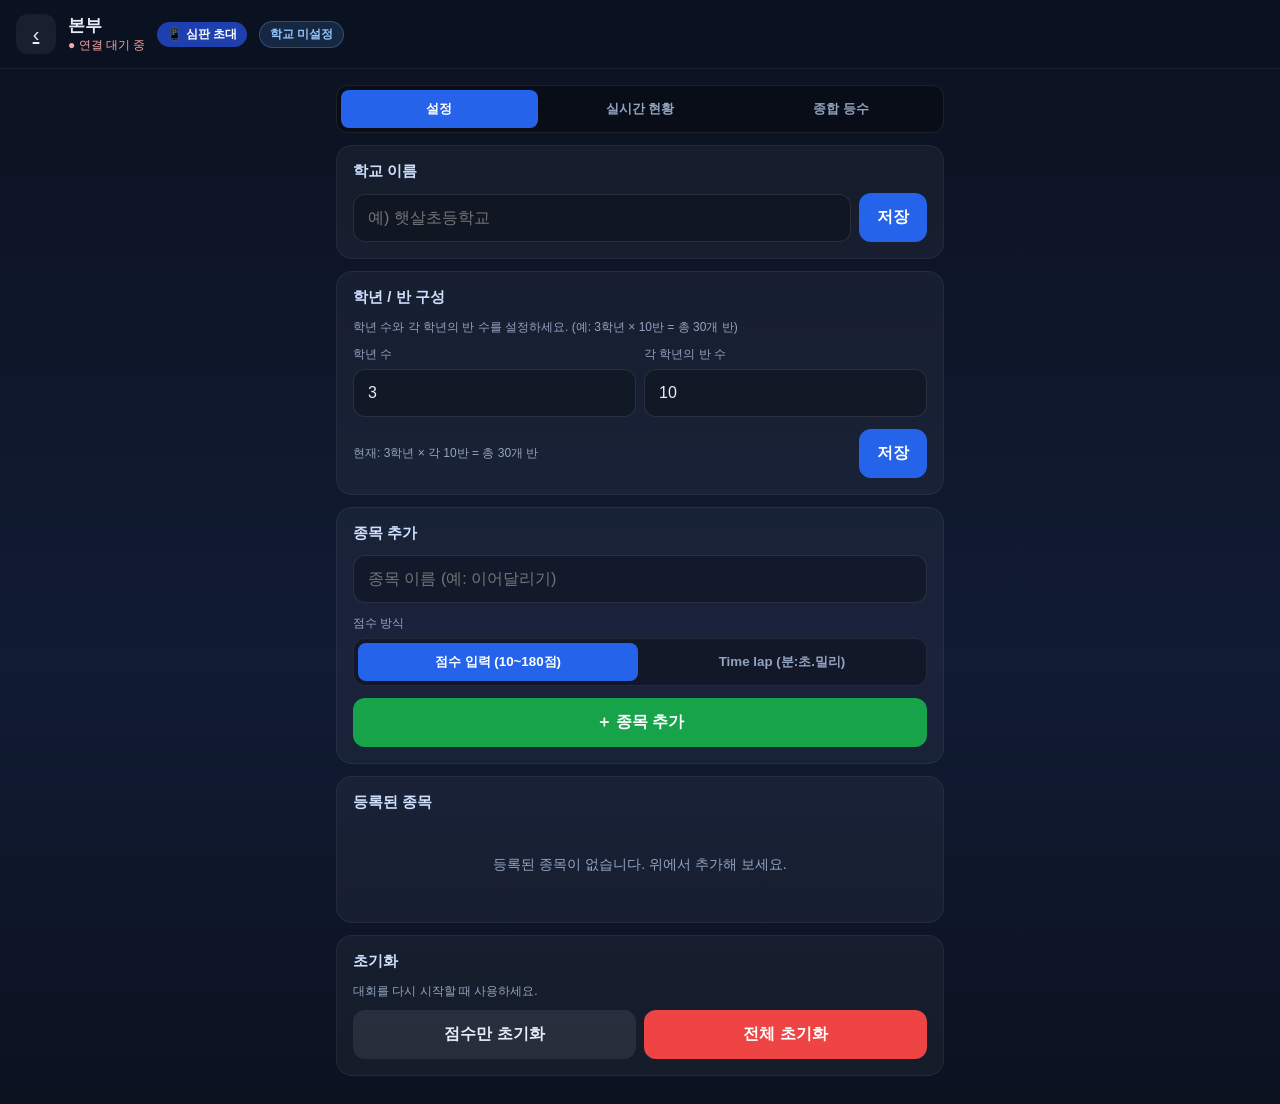
==== hq.html @ 7d0a90d1 "Add files via upload" ====
<!DOCTYPE html>
<html lang="ko">
<head>
  <meta charset="UTF-8" />
  <meta name="viewport" content="width=device-width, initial-scale=1.0, maximum-scale=1.0, user-scalable=no, viewport-fit=cover" />
  <meta name="theme-color" content="#1e3a8a" />
  <link rel="icon" type="image/svg+xml" href="./icons/icon.svg" />
  <title>우리동네 체육대회 (본부)</title>
  <link rel="stylesheet" href="./css/style.css" />
</head>
<body class="app-bg">
  <div class="topbar">
    <a class="back" href="./index.html">‹</a>
    <div>
      <div class="title">본부</div>
      <div class="sub" id="connText">연결 확인 중…</div>
    </div>
    <button id="hqShareBtn" class="pill" style="cursor:pointer;border:none;background:#1e40af;color:#fff;">
      📱 심판 초대
    </button>
    <span class="pill" id="schoolPill">학교 미설정</span>
  </div>

  <!-- 심판 초대 QR 모달 -->
  <div id="hqConnectModal" class="modal-backdrop hidden" style="align-items:center;">
    <div class="modal" style="max-width: 440px; text-align:center;">
      <h3 style="margin:0 0 6px">심판들에게 공유</h3>
      <div class="seg" id="hqConnTabs" style="max-width:320px;margin:0 auto 14px;">
        <button data-htab="tunnel" class="active">📶 데이터망</button>
        <button data-htab="local">📡 같은 Wi-Fi</button>
      </div>

      <div id="hqcpanel-tunnel">
        <div id="hqTunnelReady" class="hidden">
          <div id="hqQrWrap" style="background:#fff;padding:12px;border-radius:14px;display:inline-block;width:300px;height:300px;box-sizing:content-box;"></div>
          <div id="hqTunnelUrl" style="margin-top:14px;font-family:Consolas,monospace;font-size:14px;font-weight:700;color:#93c5fd;word-break:break-all;">-</div>
          <p class="small muted" style="margin-top:10px">
            🚀 심판 휴대폰 카메라로 이 QR을 스캔 — 데이터망·Wi-Fi 어디서든 OK
          </p>
        </div>
        <div id="hqTunnelLoading">
          <div style="padding:40px 20px">
            <div class="spinner" style="margin:0 auto 14px"></div>
            <div id="hqTunnelStatusText" class="small muted">공개 주소 생성 중...</div>
          </div>
        </div>
        <div id="hqTunnelError" class="hidden">
          <p style="color:#fca5a5">⚠ 공개 주소 생성 실패</p>
          <p id="hqTunnelErrorMsg" class="small muted"></p>
        </div>
      </div>

      <div id="hqcpanel-local" class="hidden">
        <div id="hqQrWrapLocal" style="background:#fff;padding:12px;border-radius:14px;display:inline-block;width:300px;height:300px;box-sizing:content-box;"></div>
        <div id="hqLocalUrl" style="margin-top:14px;font-family:Consolas,monospace;font-size:16px;font-weight:700;color:#86efac;word-break:break-all;">-</div>
        <p class="small muted" style="margin-top:10px">
          💡 PC와 같은 Wi-Fi에 연결된 휴대폰만 접속 가능
        </p>
      </div>

      <div class="spacer"></div>
      <button class="btn btn-block" id="hqCloseConnectBtn">닫기</button>
    </div>
  </div>

  <div class="section">
    <div class="seg" id="tabs">
      <button data-tab="setup" class="active">설정</button>
      <button data-tab="live">실시간 현황</button>
      <button data-tab="total">종합 등수</button>
    </div>

    <div class="spacer"></div>

    <!-- 설정 탭 -->
    <div id="tab-setup">
      <div class="card">
        <h2>학교 이름</h2>
        <div class="row">
          <input id="schoolInput" class="input" placeholder="예) 햇살초등학교" maxlength="40" />
          <button class="btn" id="saveSchool" style="flex:0 0 auto;">저장</button>
        </div>
      </div>

      <div class="card">
        <h2>학년 / 반 구성</h2>
        <p class="small muted" style="margin:0 0 10px">
          학년 수와 각 학년의 반 수를 설정하세요. (예: 3학년 × 10반 = 총 30개 반)
        </p>
        <div class="row">
          <div>
            <div class="label">학년 수</div>
            <input id="gradesInput" class="input" type="number" min="1" max="12" />
          </div>
          <div>
            <div class="label">각 학년의 반 수</div>
            <input id="classesPerGradeInput" class="input" type="number" min="1" max="30" />
          </div>
        </div>
        <div class="spacer"></div>
        <div class="row">
          <div class="small muted" id="structureSummary" style="padding:10px 0;">-</div>
          <button class="btn" id="saveStructure" style="flex:0 0 auto;">저장</button>
        </div>
      </div>

      <div class="card">
        <h2>종목 추가</h2>
        <input id="gameName" class="input" placeholder="종목 이름 (예: 이어달리기)" maxlength="30" />
        <div class="spacer"></div>
        <div class="label">점수 방식</div>
        <div class="seg" id="gameTypeSeg">
          <button data-type="points" class="active">점수 입력 (10~180점)</button>
          <button data-type="time">Time lap (분:초.밀리)</button>
        </div>
        <div class="spacer"></div>
        <button class="btn btn-block btn-success" id="addGame">＋ 종목 추가</button>
      </div>

      <div class="card">
        <h2>등록된 종목</h2>
        <div id="gameList"></div>
      </div>

      <div class="card">
        <h2>초기화</h2>
        <p class="small muted" style="margin:0 0 10px">대회를 다시 시작할 때 사용하세요.</p>
        <div class="row">
          <button class="btn btn-ghost" id="resetScoresBtn">점수만 초기화</button>
          <button class="btn btn-danger" id="resetAllBtn">전체 초기화</button>
        </div>
      </div>
    </div>

    <!-- 실시간 탭 -->
    <div id="tab-live" class="hidden">
      <div id="liveList"></div>
    </div>

    <!-- 종합 탭 -->
    <div id="tab-total" class="hidden">
      <div class="card">
        <h2>종합 등수 <span class="small muted">(모든 종목 점수 합산)</span></h2>
        <div id="totalRank"></div>
      </div>
    </div>

  </div>

  <script type="module" src="./js/hq.js"></script>
</body>
</html>
---- css/style.css ----
/* ===== 기본 리셋 ===== */
* { box-sizing: border-box; -webkit-tap-highlight-color: transparent; }
html, body {
  margin: 0; padding: 0;
  font-family: -apple-system, BlinkMacSystemFont, "Segoe UI", "Apple SD Gothic Neo",
    "Noto Sans KR", "Malgun Gothic", Roboto, Helvetica, Arial, sans-serif;
  color: #0f172a;
  background: #0b1220;
  overscroll-behavior-y: contain;
  -webkit-font-smoothing: antialiased;
  user-select: none;
}
body {
  min-height: 100vh;
  min-height: 100dvh;
  padding: env(safe-area-inset-top) env(safe-area-inset-right)
           env(safe-area-inset-bottom) env(safe-area-inset-left);
}
button { font-family: inherit; cursor: pointer; border: none; background: none; color: inherit; }
input, select, textarea { font-family: inherit; font-size: 16px; }

/* ===== 공용 ===== */
.app-bg {
  background: linear-gradient(180deg, #0b1220 0%, #111b33 60%, #0b1220 100%);
  min-height: 100vh; min-height: 100dvh;
  color: #e6edf7;
}

.topbar {
  display: flex; align-items: center; gap: 12px;
  padding: 14px 16px;
  position: sticky; top: 0; z-index: 40;
  background: rgba(11, 18, 32, 0.85);
  backdrop-filter: saturate(160%) blur(10px);
  -webkit-backdrop-filter: saturate(160%) blur(10px);
  border-bottom: 1px solid rgba(255,255,255,0.06);
}
.topbar .back {
  width: 40px; height: 40px; border-radius: 12px;
  display: grid; place-items: center;
  background: rgba(255,255,255,0.06);
  color: #e6edf7; font-size: 20px;
}
.topbar .title { font-weight: 700; font-size: 17px; flex: 1; }
.topbar .sub { font-size: 12px; color: #93a4c0; }

.section {
  padding: 16px;
  max-width: 640px;
  margin: 0 auto;
}
.card {
  background: rgba(255,255,255,0.04);
  border: 1px solid rgba(255,255,255,0.06);
  border-radius: 16px;
  padding: 16px;
  margin-bottom: 12px;
}
.card h2 { margin: 0 0 12px; font-size: 15px; color: #cfe0ff; font-weight: 700; }
.input {
  width: 100%; padding: 14px 14px;
  border-radius: 12px;
  border: 1px solid rgba(255,255,255,0.1);
  background: rgba(0,0,0,0.25);
  color: #e6edf7;
  font-size: 16px;
  outline: none;
}
.input:focus { border-color: #60a5fa; box-shadow: 0 0 0 3px rgba(96,165,250,0.25); }

.btn {
  display: inline-flex; align-items: center; justify-content: center; gap: 8px;
  padding: 14px 18px;
  border-radius: 12px;
  font-weight: 700; font-size: 16px;
  background: #2563eb; color: #fff;
  transition: transform .06s ease, opacity .2s ease, background .2s;
}
.btn:active { transform: scale(0.98); }
.btn:disabled { opacity: .5; }
.btn-ghost { background: rgba(255,255,255,0.08); color: #e6edf7; }
.btn-danger { background: #ef4444; }
.btn-success { background: #16a34a; }
.btn-block { width: 100%; }

.row { display: flex; gap: 8px; align-items: center; }
.row > * { flex: 1; }
.row-tight { gap: 6px; }

.muted { color: #93a4c0; }
.label { font-size: 12px; color: #93a4c0; margin-bottom: 6px; display: block; }

.seg {
  display: flex; background: rgba(0,0,0,0.3);
  border: 1px solid rgba(255,255,255,0.08);
  border-radius: 12px; padding: 4px; gap: 4px;
}
.seg button {
  flex: 1; padding: 10px; border-radius: 8px; color: #93a4c0; font-weight: 700;
}
.seg button.active { background: #2563eb; color: #fff; }

.pill {
  display: inline-block; padding: 4px 10px; border-radius: 999px;
  font-size: 12px; font-weight: 700;
  background: rgba(96,165,250,0.15); color: #93c5fd;
  border: 1px solid rgba(96,165,250,0.3);
}
.pill-time { background: rgba(34,197,94,0.15); color: #86efac; border-color: rgba(34,197,94,0.3); }
.pill-point { background: rgba(251,146,60,0.15); color: #fdba74; border-color: rgba(251,146,60,0.3); }

/* ===== 홈 ===== */
.home-body {
  background: radial-gradient(1200px 600px at 30% -10%, #1e3a8a 0%, transparent 60%),
              radial-gradient(1000px 500px at 80% 110%, #7c3aed 0%, transparent 50%),
              #0b1220;
  color: #e6edf7;
  min-height: 100vh; min-height: 100dvh;
}
.home-wrap {
  max-width: 560px; margin: 0 auto;
  padding: 20px; min-height: 100vh; min-height: 100dvh;
  display: flex; flex-direction: column;
}
.home-hero { padding: 48px 8px 24px; text-align: center; }
.home-logo img { width: 84px; height: 84px; filter: drop-shadow(0 8px 24px rgba(96,165,250,.35)); }
.home-hero h1 {
  margin: 16px 0 8px;
  font-size: 34px; line-height: 1.1; letter-spacing: -0.5px;
  background: linear-gradient(180deg, #fff, #b9cbff);
  -webkit-background-clip: text; -webkit-text-fill-color: transparent;
}
.home-school { color: #93a4c0; margin: 0; font-size: 14px; }

.home-actions { margin-top: 24px; display: flex; flex-direction: column; gap: 12px; }
.role-card {
  display: flex; align-items: center; gap: 14px;
  width: 100%; padding: 18px 18px;
  border-radius: 18px;
  color: #e6edf7;
  text-align: left;
  background: linear-gradient(135deg, rgba(37,99,235,.35), rgba(37,99,235,.1));
  border: 1px solid rgba(96,165,250,.35);
  box-shadow: 0 10px 30px rgba(10,18,40,.35);
  transition: transform .08s ease, box-shadow .2s ease;
}
.role-card:active { transform: scale(0.985); }
.role-judge {
  background: linear-gradient(135deg, rgba(22,163,74,.35), rgba(22,163,74,.1));
  border-color: rgba(134,239,172,.4);
}
.role-icon { font-size: 34px; }
.role-text { flex: 1; }
.role-title { font-size: 20px; font-weight: 800; }
.role-sub { font-size: 13px; color: #c6d4ee; margin-top: 2px; }
.role-arrow { font-size: 28px; color: #c6d4ee; }

.home-footer { margin-top: auto; padding: 20px 0; text-align: center; }
.conn-dot {
  display: inline-flex; align-items: center; gap: 8px;
  font-size: 12px; color: #93a4c0;
}
.conn-dot::before {
  content: ""; width: 8px; height: 8px; border-radius: 50%;
  background: #64748b;
}
.conn-on { color: #86efac; }
.conn-on::before { background: #22c55e; box-shadow: 0 0 10px #22c55e; }
.conn-off { color: #fca5a5; }
.conn-off::before { background: #ef4444; }

/* ===== 토스트 ===== */
.toast-wrap {
  position: fixed; top: calc(env(safe-area-inset-top) + 12px);
  left: 0; right: 0; display: flex; justify-content: center; z-index: 200;
  pointer-events: none;
}
.toast {
  background: rgba(17, 25, 45, 0.95); color: #fff;
  padding: 12px 18px; border-radius: 999px;
  border: 1px solid rgba(255,255,255,0.12);
  font-size: 14px; font-weight: 600;
  box-shadow: 0 8px 24px rgba(0,0,0,0.35);
  animation: toastIn .25s ease;
}
@keyframes toastIn { from { opacity: 0; transform: translateY(-8px);} to {opacity:1; transform:none;} }

/* ===== 모달 ===== */
.modal-backdrop {
  position: fixed; inset: 0; background: rgba(2,6,23,0.7);
  backdrop-filter: blur(6px); -webkit-backdrop-filter: blur(6px);
  display: flex; align-items: flex-end; justify-content: center;
  z-index: 100; padding: 12px;
}
.modal {
  background: #0f172a; border: 1px solid rgba(255,255,255,0.08);
  border-radius: 20px;
  width: 100%; max-width: 520px; padding: 18px;
  color: #e6edf7;
  animation: modalIn .2s ease;
}
@keyframes modalIn { from { transform: translateY(16px); opacity: 0;} to { transform: none; opacity: 1;} }
.modal h3 { margin: 4px 0 12px; font-size: 18px; }

/* ===== 본부: 종목 리스트 ===== */
.game-item {
  display: flex; align-items: center; gap: 10px;
  padding: 14px; border-radius: 12px;
  background: rgba(255,255,255,0.04);
  border: 1px solid rgba(255,255,255,0.06);
  margin-bottom: 8px;
}
.game-item .g-name { font-weight: 700; flex: 1; }
.game-item .g-actions { display: flex; gap: 6px; }
.icon-btn {
  width: 36px; height: 36px; border-radius: 10px;
  display: grid; place-items: center;
  background: rgba(255,255,255,0.07); color: #cfe0ff;
  font-size: 16px;
}
.icon-btn.delete { background: rgba(239,68,68,0.15); color: #fca5a5; }

/* ===== 본부: 등수표 ===== */
.rank-table {
  width: 100%; border-collapse: collapse;
  color: #e6edf7;
}
.rank-table th, .rank-table td {
  padding: 10px 8px; text-align: left;
  border-bottom: 1px solid rgba(255,255,255,0.06);
  font-size: 14px;
}
.rank-table th { color: #93a4c0; font-weight: 600; font-size: 12px; }
.rank-table td.rank { font-weight: 800; width: 44px; }
.rank-1 { color: #fde68a; }
.rank-2 { color: #e2e8f0; }
.rank-3 { color: #fdba74; }

.rank-empty { padding: 24px; text-align: center; color: #93a4c0; }

/* ===== 심판: 반 선택 그리드 ===== */
.class-grid {
  display: grid; grid-template-columns: repeat(3, 1fr); gap: 8px;
}
.class-btn {
  padding: 18px 8px; border-radius: 14px;
  background: rgba(255,255,255,0.05);
  border: 1px solid rgba(255,255,255,0.08);
  color: #e6edf7; font-weight: 700; font-size: 15px;
  transition: transform .06s ease;
}
.class-btn:active { transform: scale(0.97); }
.class-btn.selected { background: #2563eb; border-color: #60a5fa; }
.class-btn .submitted { font-size: 11px; color: #86efac; margin-top: 4px; }

/* ===== 심판: 종목 리스트 ===== */
.judge-game-item {
  display: flex; align-items: center; gap: 10px;
  padding: 16px; border-radius: 14px;
  background: rgba(255,255,255,0.04);
  border: 1px solid rgba(255,255,255,0.06);
  margin-bottom: 8px;
}
.judge-game-item .jg-name { flex: 1; font-weight: 700; font-size: 16px; }
.judge-game-item .jg-done { font-size: 12px; color: #86efac; font-weight: 700; }
.judge-game-item .jg-todo { font-size: 12px; color: #fdba74; font-weight: 700; }

/* ===== 자물쇠 휠 피커 (점수) ===== */
.wheel-picker {
  height: 220px;
  position: relative;
  overflow: hidden;
  border-radius: 18px;
  background: linear-gradient(180deg, rgba(30,41,59,0.9), rgba(15,23,42,0.9));
  border: 1px solid rgba(255,255,255,0.08);
  box-shadow: inset 0 12px 24px rgba(0,0,0,0.4), inset 0 -12px 24px rgba(0,0,0,0.4);
}
.wheel-mask-top, .wheel-mask-bottom {
  position: absolute; left: 0; right: 0; height: 60px; pointer-events: none; z-index: 3;
}
.wheel-mask-top { top: 0; background: linear-gradient(180deg, rgba(15,23,42,0.95), transparent); }
.wheel-mask-bottom { bottom: 0; background: linear-gradient(0deg, rgba(15,23,42,0.95), transparent); }
.wheel-indicator {
  position: absolute; left: 10px; right: 10px; top: 50%; height: 56px;
  transform: translateY(-50%);
  border-top: 1px solid rgba(96,165,250,0.45);
  border-bottom: 1px solid rgba(96,165,250,0.45);
  background: rgba(96,165,250,0.06);
  pointer-events: none; z-index: 2;
  border-radius: 8px;
}
.wheel-scroll {
  position: absolute; inset: 0;
  overflow-y: scroll;
  scroll-snap-type: y mandatory;
  scrollbar-width: none;
  -ms-overflow-style: none;
  overscroll-behavior: contain;
  z-index: 1;
}
.wheel-scroll::-webkit-scrollbar { display: none; }
.wheel-item {
  height: 56px;
  display: flex; align-items: center; justify-content: center;
  font-size: 30px; font-weight: 800;
  color: rgba(230,237,247,0.3);
  scroll-snap-align: center;
  font-variant-numeric: tabular-nums;
  transition: color .2s ease, transform .2s ease;
  font-family: "SF Mono", "JetBrains Mono", Consolas, monospace;
}
.wheel-item.active {
  color: #e6edf7;
  text-shadow: 0 0 14px rgba(96,165,250,.5);
}

/* ===== 타임랩 ===== */
.time-display {
  text-align: center; padding: 20px 10px;
  font-variant-numeric: tabular-nums;
  font-family: "SF Mono", "JetBrains Mono", Consolas, monospace;
  font-size: 56px; font-weight: 800;
  color: #e6edf7;
  letter-spacing: -1px;
}
.time-display .ms { font-size: 32px; color: #93c5fd; }

.time-buttons { display: flex; justify-content: center; gap: 24px; padding: 14px 0 22px; }
.circle-btn {
  width: 110px; height: 110px; border-radius: 50%;
  font-size: 20px; font-weight: 800;
  color: #fff;
  display: grid; place-items: center;
  background: #16a34a;
  box-shadow: 0 16px 40px rgba(22,163,74,0.35), inset 0 -6px 12px rgba(0,0,0,0.25);
  transition: transform .08s ease, background .2s ease, box-shadow .2s ease;
  border: 4px solid rgba(255,255,255,0.15);
}
.circle-btn:active { transform: scale(0.95); }
.circle-btn.stop {
  background: #ef4444;
  box-shadow: 0 16px 40px rgba(239,68,68,0.35), inset 0 -6px 12px rgba(0,0,0,0.25);
}
.circle-btn.reset {
  background: rgba(255,255,255,0.1);
  box-shadow: none;
  border-color: rgba(255,255,255,0.2);
}
.circle-btn:disabled {
  opacity: .4;
}

/* ===== 실시간 현황 테이블(본부) ===== */
.progress-grid {
  display: grid; grid-template-columns: repeat(6, 1fr); gap: 6px;
  margin-top: 6px;
}
.progress-cell {
  padding: 8px 0; text-align: center;
  background: rgba(255,255,255,0.04);
  border: 1px solid rgba(255,255,255,0.06);
  border-radius: 8px;
  font-size: 12px; font-weight: 700; color: #93a4c0;
}
.progress-cell.done { background: rgba(22,163,74,0.15); border-color: rgba(134,239,172,0.35); color: #86efac; }

/* ===== 유틸 ===== */
.spacer { height: 12px; }
.center { text-align: center; }
.small { font-size: 12px; }
.hidden { display: none !important; }
.empty {
  padding: 32px 16px; text-align: center; color: #93a4c0; font-size: 14px;
}

/* 스피너 */
.spinner {
  width: 36px; height: 36px;
  border: 4px solid rgba(255,255,255,0.1);
  border-top-color: #60a5fa;
  border-radius: 50%;
  animation: spin 1s linear infinite;
}
@keyframes spin { to { transform: rotate(360deg); } }
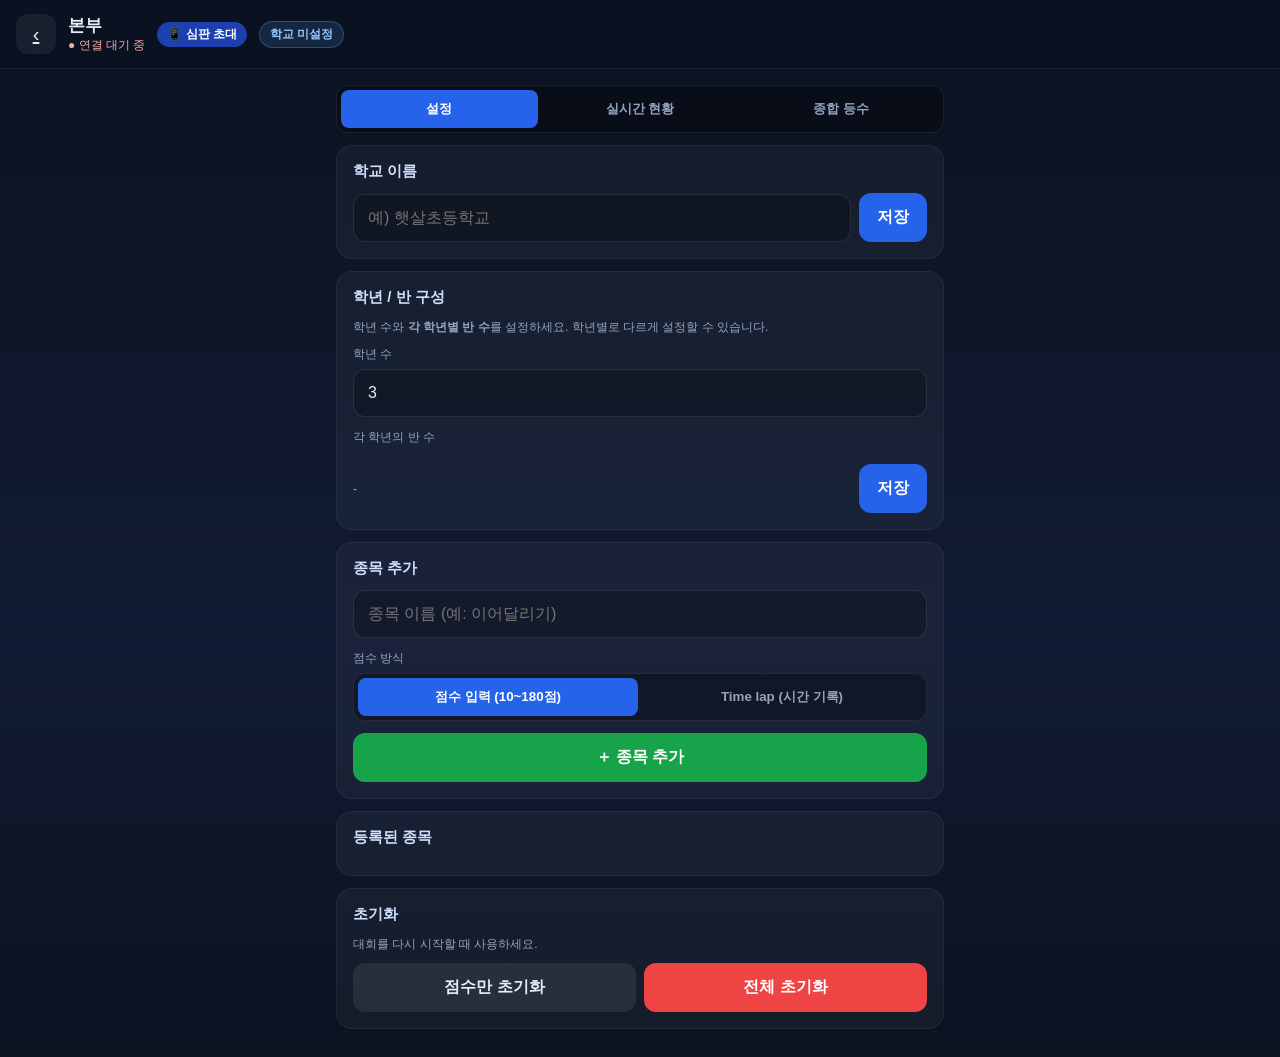
==== commit b18cab83: "Add files via upload" ====
--- a/hq.html
+++ b/hq.html
@@ -4,7 +4,7 @@
   <meta charset="UTF-8" />
   <meta name="viewport" content="width=device-width, initial-scale=1.0, maximum-scale=1.0, user-scalable=no, viewport-fit=cover" />
   <meta name="theme-color" content="#1e3a8a" />
-  <link rel="icon" type="image/svg+xml" href="./icons/icon.svg" />
+  <link rel="icon" type="image/png" href="./icons/logo.png" />
   <title>우리동네 체육대회 (본부)</title>
   <link rel="stylesheet" href="./css/style.css" />
 </head>
@@ -85,18 +85,17 @@
       <div class="card">
         <h2>학년 / 반 구성</h2>
         <p class="small muted" style="margin:0 0 10px">
-          학년 수와 각 학년의 반 수를 설정하세요. (예: 3학년 × 10반 = 총 30개 반)
+          학년 수와 <b>각 학년별 반 수</b>를 설정하세요. 학년별로 다르게 설정할 수 있습니다.
         </p>
         <div class="row">
           <div>
             <div class="label">학년 수</div>
             <input id="gradesInput" class="input" type="number" min="1" max="12" />
           </div>
-          <div>
-            <div class="label">각 학년의 반 수</div>
-            <input id="classesPerGradeInput" class="input" type="number" min="1" max="30" />
-          </div>
         </div>
+        <div class="spacer"></div>
+        <div class="label">각 학년의 반 수</div>
+        <div id="gradeClassInputs"></div>
         <div class="spacer"></div>
         <div class="row">
           <div class="small muted" id="structureSummary" style="padding:10px 0;">-</div>
@@ -108,11 +107,36 @@
         <h2>종목 추가</h2>
         <input id="gameName" class="input" placeholder="종목 이름 (예: 이어달리기)" maxlength="30" />
         <div class="spacer"></div>
+
         <div class="label">점수 방식</div>
         <div class="seg" id="gameTypeSeg">
           <button data-type="points" class="active">점수 입력 (10~180점)</button>
-          <button data-type="time">Time lap (분:초.밀리)</button>
+          <button data-type="time">Time lap (시간 기록)</button>
         </div>
+
+        <!-- Time lap 선택 시 보이는 옵션 -->
+        <div id="timeOptions" class="hidden">
+          <div class="spacer"></div>
+          <div class="label">참가 범위</div>
+          <div class="seg" id="gameScopeSeg">
+            <button data-scope="all" class="active">전체 (10~180점)</button>
+            <button data-scope="grade">학년별 (10~60점)</button>
+          </div>
+
+          <div id="gameGradePicker" class="hidden">
+            <div class="spacer"></div>
+            <div class="label">어느 학년?</div>
+            <div class="seg" id="gameGradeSeg"></div>
+          </div>
+
+          <div class="spacer"></div>
+          <div class="label">등수 기준</div>
+          <div class="seg" id="gameOrderSeg">
+            <button data-order="asc" class="active">빠른 순 1등 (달리기/계주)</button>
+            <button data-order="desc">느린 순 1등 (버티기)</button>
+          </div>
+        </div>
+
         <div class="spacer"></div>
         <button class="btn btn-block btn-success" id="addGame">＋ 종목 추가</button>
       </div>
--- a/css/style.css
+++ b/css/style.css
@@ -123,7 +123,15 @@
   display: flex; flex-direction: column;
 }
 .home-hero { padding: 48px 8px 24px; text-align: center; }
-.home-logo img { width: 84px; height: 84px; filter: drop-shadow(0 8px 24px rgba(96,165,250,.35)); }
+.home-logo { display: flex; justify-content: center; align-items: center; min-height: 96px; }
+.home-logo img {
+  max-width: 240px;
+  max-height: 96px;
+  width: auto;
+  height: auto;
+  object-fit: contain;
+  filter: drop-shadow(0 8px 24px rgba(96,165,250,.35));
+}
 .home-hero h1 {
   margin: 16px 0 8px;
   font-size: 34px; line-height: 1.1; letter-spacing: -0.5px;
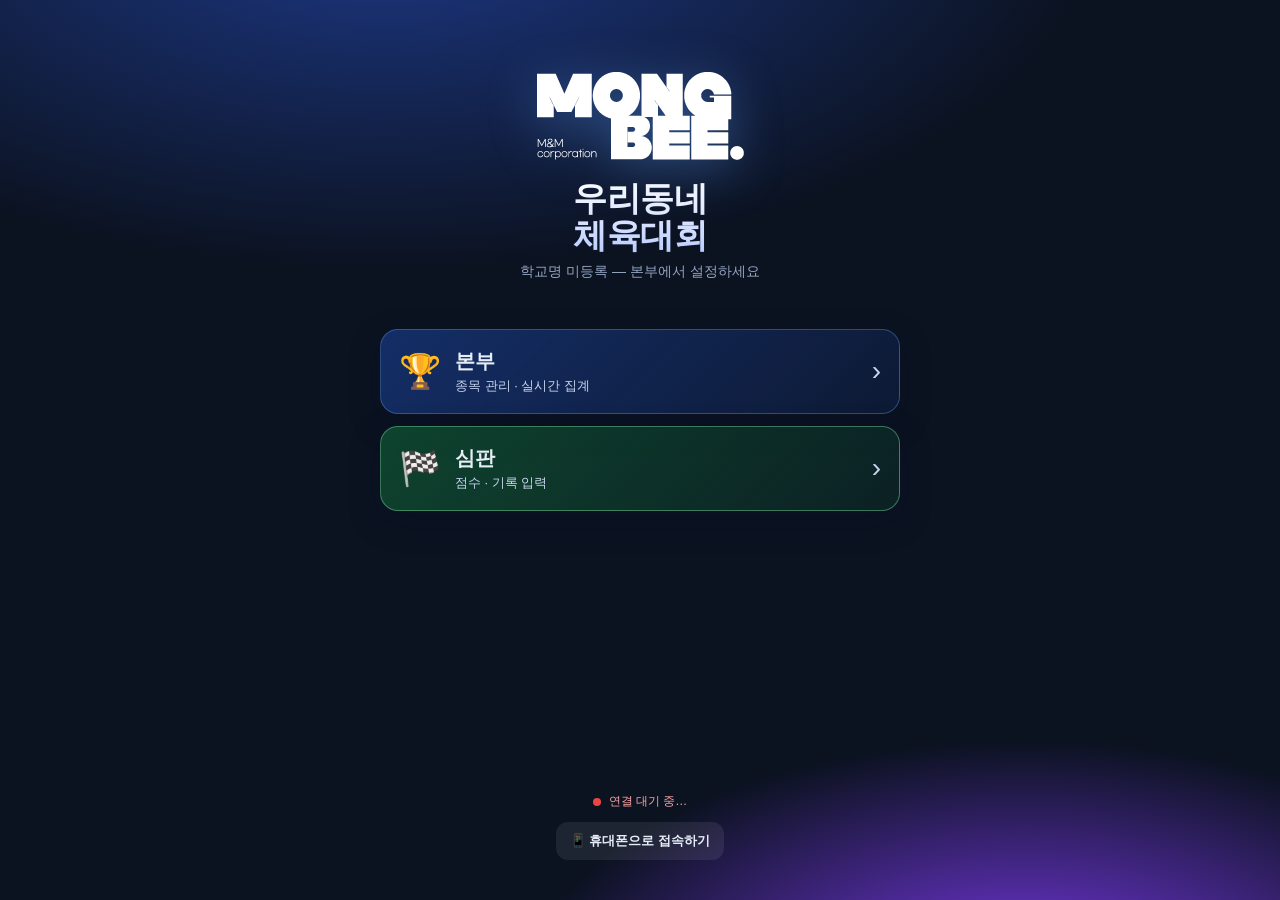
==== commit 27fd3ce3: "Add files via upload" ====
--- a/hq.html
+++ b/hq.html
@@ -111,10 +111,10 @@
         <div class="label">점수 방식</div>
         <div class="seg" id="gameTypeSeg">
           <button data-type="points" class="active">점수 입력 (10~180점)</button>
-          <button data-type="time">Time lap (시간 기록)</button>
+          <button data-type="time">⏱ 스톱워치 (시간 기록)</button>
         </div>
 
-        <!-- Time lap 선택 시 보이는 옵션 -->
+        <!-- 스톱워치 선택 시 보이는 옵션 -->
         <div id="timeOptions" class="hidden">
           <div class="spacer"></div>
           <div class="label">참가 범위</div>
